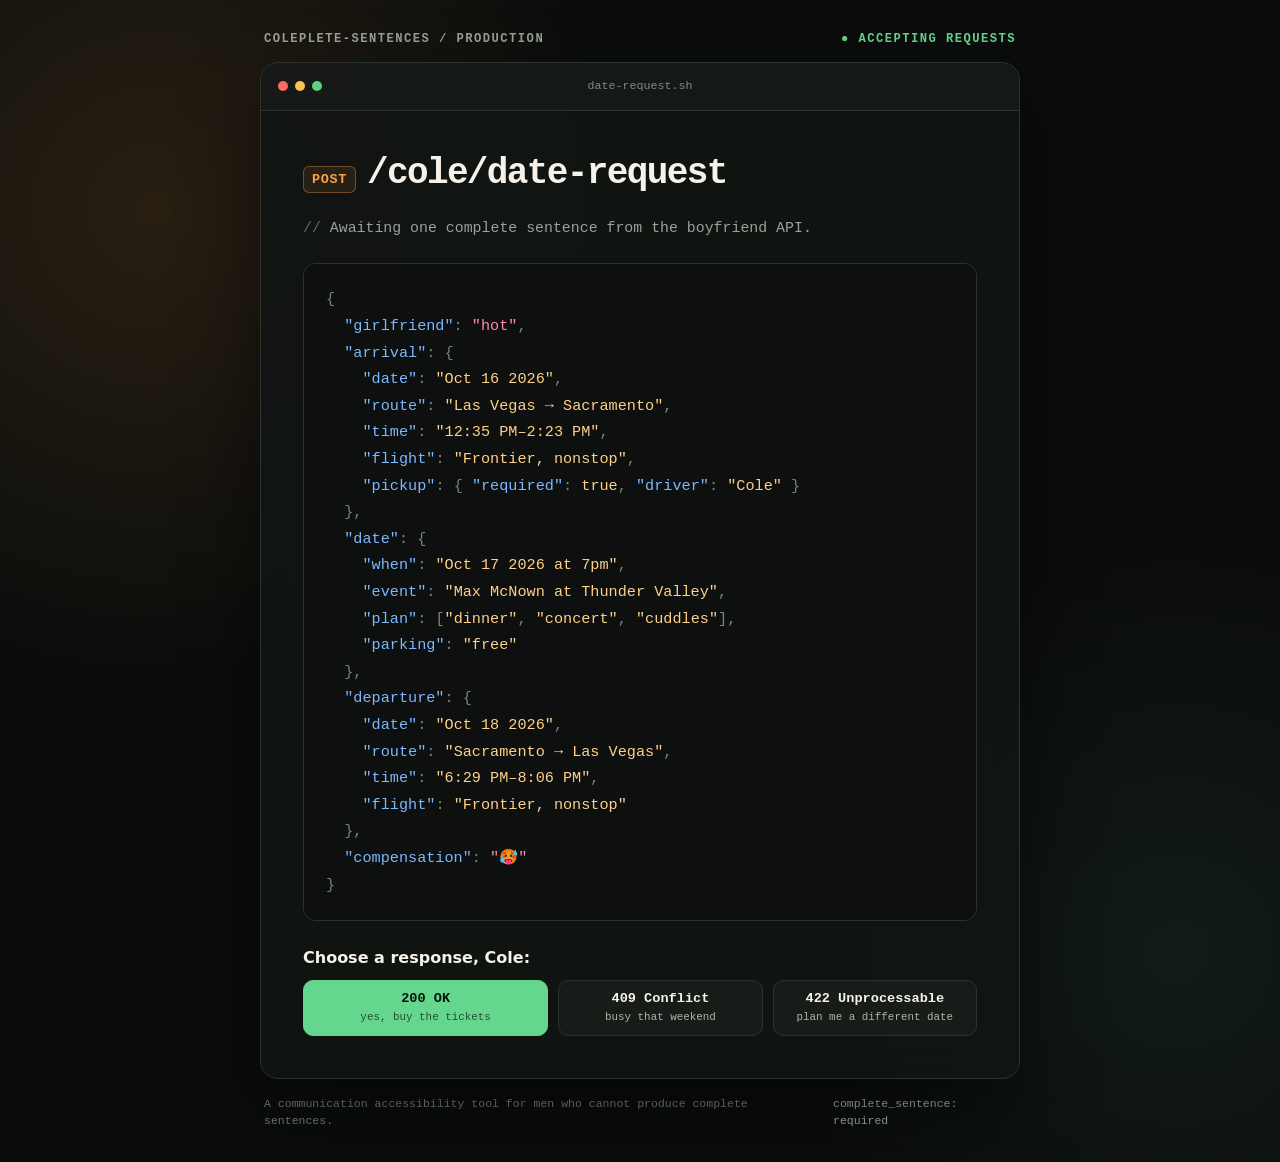
==== index.html @ 131a3c26 "add date request :3" ====
<!doctype html>
<html lang="en">
<head>
  <meta charset="utf-8">
  <meta name="viewport" content="width=device-width, initial-scale=1">
  <meta name="theme-color" content="#0b0d0c">
  <meta name="description" content="A date request endpoint for Cole.">
  <title>POST /cole/date-request</title>
  <link rel="icon" type="image/svg+xml" href="data:image/svg+xml,%3Csvg xmlns='http://www.w3.org/2000/svg' viewBox='0 0 64 64'%3E%3Crect width='64' height='64' rx='14' fill='%230b0d0c'/%3E%3Cpath d='M32 50S12 39 12 23c0-9 11-13 20-3 9-10 20-6 20 3 0 16-20 27-20 27Z' fill='%23ff9f43'/%3E%3Cpath d='m24 26-5 6 5 6M40 26l5 6-5 6' fill='none' stroke='%230b0d0c' stroke-width='4' stroke-linecap='round' stroke-linejoin='round'/%3E%3C/svg%3E">
  <link rel="stylesheet" href="styles.css">
  <script src="script.js" defer></script>
</head>
<body>
  <main>
    <div class="eyebrow"><span>coleplete-sentences / production</span><span>● accepting requests</span></div>
    <section class="terminal" aria-labelledby="request-title">
      <div class="window-bar" aria-hidden="true">
        <div class="dots">
          <button class="dot dot-close" type="button" aria-label="Close window"></button>
          <button class="dot dot-minimize" type="button" aria-label="Minimize window"></button>
          <button class="dot dot-maximize" type="button" aria-label="Enter emergency approve mode"></button>
        </div>
        <div class="window-title">date-request.sh</div>
      </div>
      <div class="request">
        <div class="route"><span class="method">POST</span><h1 id="request-title">/cole/date-request</h1></div>
        <p class="comment">Awaiting one complete sentence from the boyfriend API.</p>
        <pre aria-label="Date request JSON"><span class="punctuation">{</span>
  <span class="key">"girlfriend"</span><span class="punctuation">:</span> <span class="hot">"hot"</span><span class="punctuation">,</span>
  <span class="key">"arrival"</span><span class="punctuation">:</span> <span class="punctuation">{</span>
    <span class="key">"date"</span><span class="punctuation">:</span> <span class="string">"Oct 16 2026"</span><span class="punctuation">,</span>
    <span class="key">"route"</span><span class="punctuation">:</span> <span class="string">"Las Vegas → Sacramento"</span><span class="punctuation">,</span>
    <span class="key">"time"</span><span class="punctuation">:</span> <span class="string">"12:35 PM–2:23 PM"</span><span class="punctuation">,</span>
    <span class="key">"flight"</span><span class="punctuation">:</span> <span class="string">"Frontier, nonstop"</span><span class="punctuation">,</span>
    <span class="key">"pickup"</span><span class="punctuation">:</span> <span class="punctuation">{</span> <span class="key">"required"</span><span class="punctuation">:</span> <span class="string">true</span><span class="punctuation">,</span> <span class="key">"driver"</span><span class="punctuation">:</span> <span class="string">"Cole"</span> <span class="punctuation">}</span>
  <span class="punctuation">},</span>
  <span class="key">"date"</span><span class="punctuation">:</span> <span class="punctuation">{</span>
    <span class="key">"when"</span><span class="punctuation">:</span> <span class="string">"Oct 17 2026 at 7pm"</span><span class="punctuation">,</span>
    <span class="key">"event"</span><span class="punctuation">:</span> <span class="string">"Max McNown at Thunder Valley"</span><span class="punctuation">,</span>
    <span class="key">"plan"</span><span class="punctuation">:</span> <span class="punctuation">[</span><span class="string">"dinner"</span><span class="punctuation">,</span> <span class="string">"concert"</span><span class="punctuation">,</span> <span class="string">"cuddles"</span><span class="punctuation">],</span>
    <span class="key">"parking"</span><span class="punctuation">:</span> <span class="string">"free"</span>
  <span class="punctuation">},</span>
  <span class="key">"departure"</span><span class="punctuation">:</span> <span class="punctuation">{</span>
    <span class="key">"date"</span><span class="punctuation">:</span> <span class="string">"Oct 18 2026"</span><span class="punctuation">,</span>
    <span class="key">"route"</span><span class="punctuation">:</span> <span class="string">"Sacramento → Las Vegas"</span><span class="punctuation">,</span>
    <span class="key">"time"</span><span class="punctuation">:</span> <span class="string">"6:29 PM–8:06 PM"</span><span class="punctuation">,</span>
    <span class="key">"flight"</span><span class="punctuation">:</span> <span class="string">"Frontier, nonstop"</span>
  <span class="punctuation">},</span>
  <span class="key">"compensation"</span><span class="punctuation">:</span> <span class="hot compensation-value" data-classified="&quot;classified&quot;">"🥵"</span>
<span class="punctuation">}</span></pre>
        <p class="prompt">Choose a response, Cole:</p>
        <div class="actions" role="group" aria-label="Respond to date request">
          <a class="response-button" data-code="200" href="#">200 OK <small>yes, buy the tickets</small></a>
          <a class="response-button" data-code="409" href="#">409 Conflict <small>busy that weekend</small></a>
          <a class="response-button" data-code="422" href="#">422 Unprocessable <small>plan me a different date</small></a>
        </div>
        <div class="response" aria-live="polite"><div class="response-inner"><div class="response-line"></div></div></div>
      </div>
    </section>
    <footer>
      <span>A communication accessibility tool for men who cannot produce complete sentences.</span>
      <span class="complete">complete_sentence: required</span>
    </footer>
  </main>
  <section class="emergency-overlay" aria-hidden="true" aria-label="Emergency approve mode">
    <p>CRITICAL DECISION REQUIRED</p>
    <button class="emergency-approve" type="button">APPROVE<br>THE REQUEST</button>
    <button class="emergency-exit" type="button">esc — return to normal mode</button>
  </section>
  <div class="confetti-layer" aria-hidden="true"></div>
</body>
</html>
---- styles.css ----
:root {
  color-scheme: dark;
  --bg: #0b0d0c;
  --panel: #111513;
  --panel-2: #171c19;
  --line: #2b332e;
  --text: #f6f2e8;
  --muted: #98a39b;
  --orange: #ff9f43;
  --green: #65d68e;
  --red: #ff7272;
  --blue: #7db8ff;
  --shadow: 0 32px 80px rgba(0, 0, 0, 0.48);
}

* { box-sizing: border-box; }
html { min-height: 100%; }

body {
  min-height: 100vh;
  margin: 0;
  display: grid;
  place-items: center;
  padding: 32px 18px;
  overflow-x: hidden;
  color: var(--text);
  background:
    radial-gradient(circle at 12% 18%, rgba(255, 159, 67, 0.12), transparent 29rem),
    radial-gradient(circle at 92% 82%, rgba(101, 214, 142, 0.07), transparent 25rem),
    var(--bg);
  font-family: Inter, ui-sans-serif, system-ui, -apple-system, BlinkMacSystemFont, "Segoe UI", sans-serif;
}

body::before {
  content: "";
  position: fixed;
  inset: 0;
  pointer-events: none;
  opacity: 0.22;
  background-image: linear-gradient(rgba(255,255,255,.025) 1px, transparent 1px), linear-gradient(90deg, rgba(255,255,255,.025) 1px, transparent 1px);
  background-size: 40px 40px;
  mask-image: linear-gradient(to bottom, black, transparent 85%);
}

main { position: relative; width: min(760px, 100%); }
.eyebrow { display: flex; align-items: center; justify-content: space-between; gap: 16px; margin: 0 4px 14px; color: var(--muted); font: 600 .76rem/1.3 ui-monospace, SFMono-Regular, Menlo, Consolas, monospace; letter-spacing: .12em; text-transform: uppercase; }
.eyebrow span:last-child { color: var(--green); }
.terminal { overflow: hidden; border: 1px solid var(--line); border-radius: 18px; background: rgba(17,21,19,.92); box-shadow: var(--shadow); backdrop-filter: blur(18px); }
.window-bar { display: flex; align-items: center; min-height: 48px; padding: 0 17px; border-bottom: 1px solid var(--line); background: rgba(255,255,255,.018); }
.dots { display: flex; gap: 7px; }
.dot {
  display: block;
  width: 10px;
  height: 10px;
  min-height: 0;
  padding: 0;
  border: 0;
  border-radius: 50%;
  background: #39423d;
  cursor: pointer;
  transition: transform .16s ease, filter .16s ease, box-shadow .16s ease;
}
.dot:first-child { background: #ff6b5f; }
.dot:nth-child(2) { background: #ffc14f; }
.dot:nth-child(3) { background: #5ed17e; }
.dot:hover { transform: scale(1.35); filter: brightness(1.16); }
.dot:first-child:hover { box-shadow: 0 0 12px rgba(255,107,95,.75); }
.dot:nth-child(2):hover { box-shadow: 0 0 12px rgba(255,193,79,.75); }
.dot:nth-child(3):hover { box-shadow: 0 0 12px rgba(94,209,126,.75); }
.dot:active { transform: scale(1.08); }
.dot:focus-visible { outline: 2px solid var(--blue); outline-offset: 3px; }
.terminal.minimized .request { display: none; }
.terminal.minimized .window-title { color: var(--orange); }
.terminal.minimized .window-title::after { content: " — Cole.exe is still thinking…"; }
.compensation-value { position: relative; }
.compensation-value:hover { color: transparent; }
.compensation-value:hover::after { content: attr(data-classified); position: absolute; left: 0; color: #ff8cab; white-space: nowrap; }

.ghost-window {
  position: fixed;
  z-index: var(--ghost-layer);
  inset: 0;
  width: min(760px, calc(100% - 24px));
  height: fit-content;
  margin: auto;
  max-height: calc(100vh - 24px);
  overflow: auto;
  opacity: 1;
  transform: translate(var(--ghost-x), var(--ghost-y));
  animation: ghost-in .18s ease-out both;
}

@keyframes ghost-in {
  from { opacity: 0; }
}

.emergency-overlay {
  position: fixed;
  z-index: 9999;
  inset: 0;
  display: none;
  place-content: center;
  justify-items: center;
  gap: 24px;
  padding: 24px;
  color: #07150c;
  background: var(--green);
  text-align: center;
}

.emergency-overlay.show { display: grid; }
.emergency-overlay p { margin: 0; font: 800 .9rem/1 ui-monospace, SFMono-Regular, Menlo, Consolas, monospace; letter-spacing: .18em; }
.emergency-approve { border: 0; padding: 0; color: #07150c; background: transparent; cursor: pointer; font: 950 clamp(3.5rem, 12vw, 9rem)/.86 ui-monospace, SFMono-Regular, Menlo, Consolas, monospace; letter-spacing: -.08em; }
.emergency-approve:hover { transform: scale(1.025); }
.emergency-exit { border: 1px solid rgba(7,21,12,.35); border-radius: 999px; padding: 10px 16px; color: #07150c; background: transparent; cursor: pointer; font: 700 .78rem ui-monospace, SFMono-Regular, Menlo, Consolas, monospace; }
.emergency-approve:focus-visible,
.emergency-exit:focus-visible { outline: 3px solid #07150c; outline-offset: 5px; }

.confetti-layer { position: fixed; z-index: 10000; inset: 0; overflow: hidden; pointer-events: none; }
.confetti-piece { position: absolute; top: -40px; color: var(--green); font: 900 1rem ui-monospace, SFMono-Regular, Menlo, Consolas, monospace; animation: confetti-fall 1.8s cubic-bezier(.2,.7,.3,1) forwards; }
.confetti-piece.heart { color: #ff7fa3; font-size: 1.25rem; }

@keyframes confetti-fall {
  0% { opacity: 0; transform: translateY(-30px) rotate(0); }
  10% { opacity: 1; }
  100% { opacity: 0; transform: translateY(105vh) rotate(420deg); }
}
.window-title { flex: 1; padding-right: 44px; text-align: center; color: #7f8b83; font: 500 .73rem ui-monospace, SFMono-Regular, Menlo, Consolas, monospace; }
.request { padding: clamp(22px, 5vw, 42px); }
.route { display: flex; align-items: baseline; flex-wrap: wrap; gap: 11px; margin-bottom: 22px; font-family: ui-monospace, SFMono-Regular, Menlo, Consolas, monospace; }
.method { padding: 5px 8px; border: 1px solid rgba(255,159,67,.35); border-radius: 6px; color: var(--orange); background: rgba(255,159,67,.09); font-size: .84rem; font-weight: 800; letter-spacing: .05em; }
h1 { margin: 0; font: 650 clamp(1.35rem, 5vw, 2.25rem)/1.15 ui-monospace, SFMono-Regular, Menlo, Consolas, monospace; letter-spacing: -.045em; }
.comment { margin: 0 0 22px; color: var(--muted); font: 400 .93rem/1.7 ui-monospace, SFMono-Regular, Menlo, Consolas, monospace; }
.comment::before { content: "// "; color: #5f6b63; }
pre { margin: 0; padding: 22px; overflow-x: auto; border: 1px solid var(--line); border-radius: 12px; background: #0d100e; color: #dce3dd; font: 500 clamp(.78rem, 2.6vw, .95rem)/1.75 ui-monospace, SFMono-Regular, Menlo, Consolas, monospace; tab-size: 2; }
.key { color: var(--blue); }
.string { color: #ffd089; }
.hot { color: #ff8cab; }
.punctuation { color: #79847d; }
.prompt { margin: 27px 0 13px; font-size: 1rem; font-weight: 650; }
.actions { display: grid; grid-template-columns: 1.2fr 1fr 1fr; gap: 10px; }
.response-button { display: block; min-height: 51px; border: 1px solid var(--line); border-radius: 10px; padding: 10px 13px; color: var(--text); background: var(--panel-2); cursor: pointer; text-align: center; text-decoration: none; font: 700 .85rem/1.25 ui-monospace, SFMono-Regular, Menlo, Consolas, monospace; transition: transform .16s ease, border-color .16s ease, background .16s ease; }
.response-button:hover { transform: translateY(-2px); border-color: #536058; }
.response-button:focus-visible { outline: 3px solid rgba(125,184,255,.45); outline-offset: 3px; }
.response-button:active { transform: translateY(0); }
.response-button[data-code="200"] { color: #07150c; border-color: var(--green); background: var(--green); }
.response-button[data-code="200"]:hover { background: #7ee8a4; }
.response-button small { display: block; margin-top: 3px; font-size: .68rem; font-weight: 500; opacity: .7; }
.response { display: grid; grid-template-rows: 0fr; opacity: 0; margin-top: 0; transition: grid-template-rows .35s ease, opacity .25s ease, margin .35s ease; }
.response.show { grid-template-rows: 1fr; opacity: 1; margin-top: 18px; }
.response-inner { min-height: 0; overflow: hidden; }
.response-line { padding: 15px 17px; border-left: 3px solid var(--green); background: rgba(101,214,142,.08); font: 600 .84rem/1.55 ui-monospace, SFMono-Regular, Menlo, Consolas, monospace; }
.response-line.error { border-color: var(--red); background: rgba(255,114,114,.08); }
.response-line.change { border-color: var(--orange); background: rgba(255,159,67,.08); }
footer { display: flex; justify-content: space-between; gap: 20px; margin: 16px 4px 0; color: #778179; font: 500 .72rem/1.5 ui-monospace, SFMono-Regular, Menlo, Consolas, monospace; }
.complete { color: #a9b4ac; }

@media (max-width: 610px) {
  body { place-items: start center; padding: 18px 12px 24px; }
  .eyebrow { margin-top: 4px; }
  .actions { grid-template-columns: 1fr; }
  .response-button { text-align: left; padding-left: 16px; }
  footer { flex-direction: column; gap: 5px; }
  .request { padding: 22px 17px 25px; }
  pre { padding: 17px 14px; }
}

@media (prefers-reduced-motion: reduce) {
  *, *::before, *::after { scroll-behavior: auto !important; transition-duration: .01ms !important; }
}
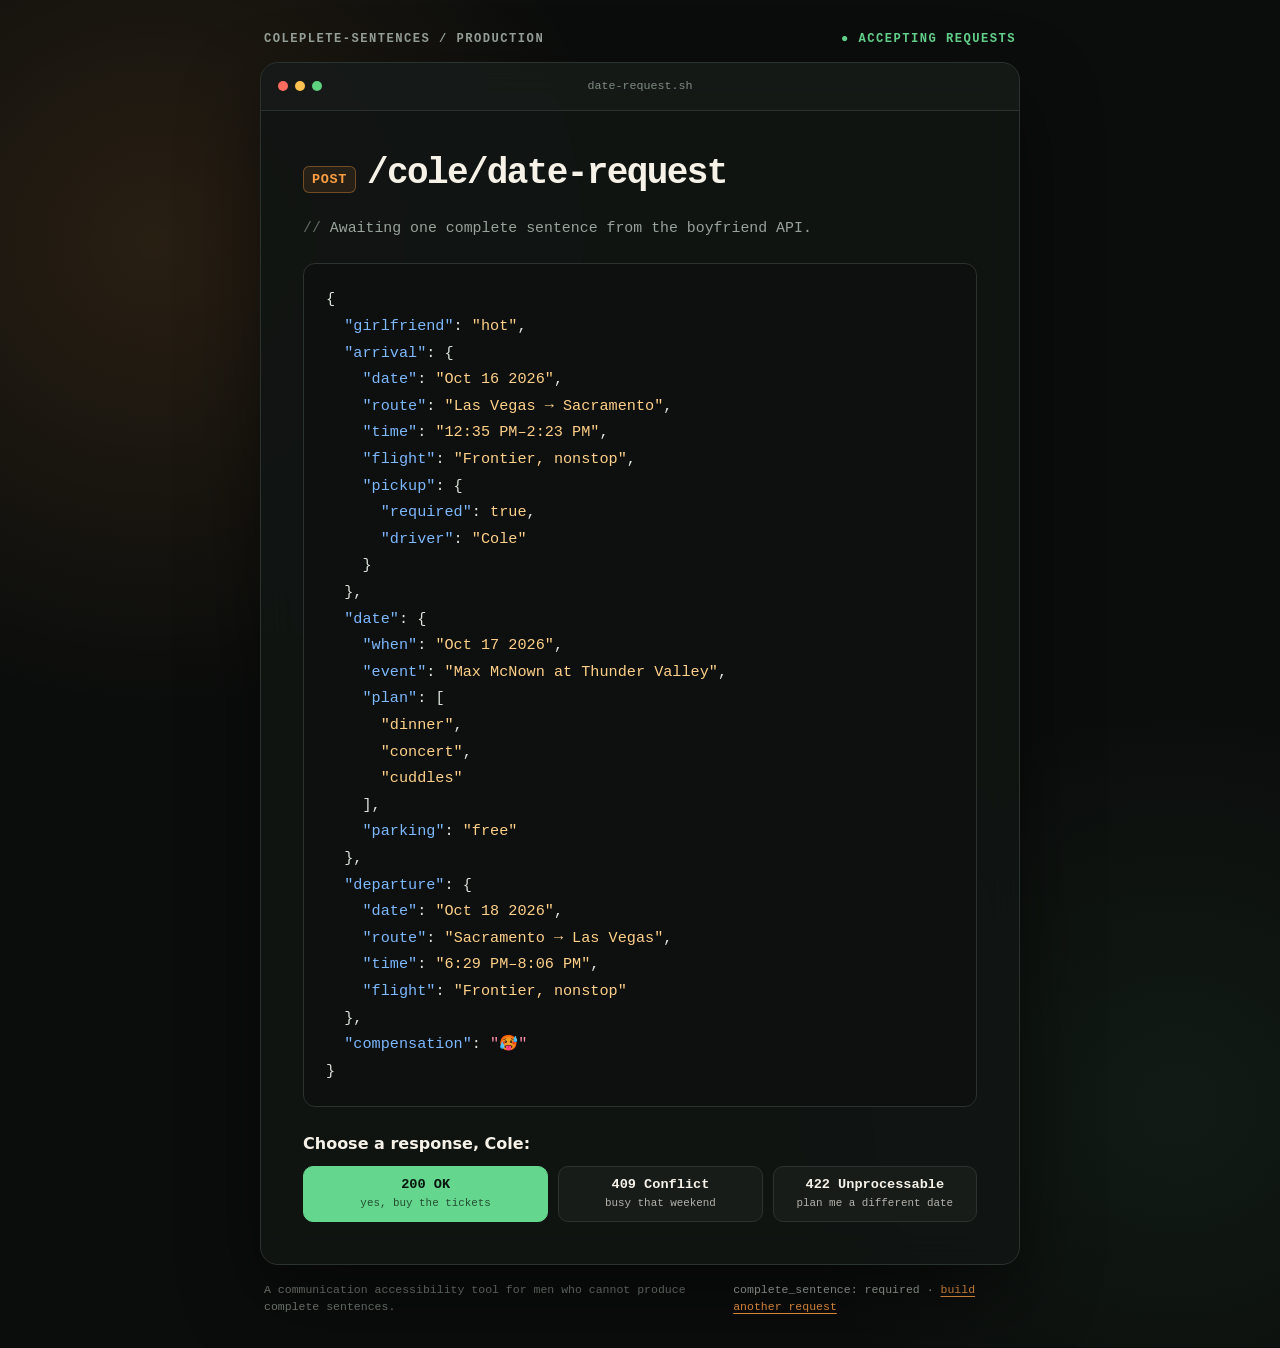
==== commit ee32ae56: "add generate feature" ====
--- a/index.html
+++ b/index.html
@@ -8,6 +8,7 @@
   <title>POST /cole/date-request</title>
   <link rel="icon" type="image/svg+xml" href="data:image/svg+xml,%3Csvg xmlns='http://www.w3.org/2000/svg' viewBox='0 0 64 64'%3E%3Crect width='64' height='64' rx='14' fill='%230b0d0c'/%3E%3Cpath d='M32 50S12 39 12 23c0-9 11-13 20-3 9-10 20-6 20 3 0 16-20 27-20 27Z' fill='%23ff9f43'/%3E%3Cpath d='m24 26-5 6 5 6M40 26l5 6-5 6' fill='none' stroke='%230b0d0c' stroke-width='4' stroke-linecap='round' stroke-linejoin='round'/%3E%3C/svg%3E">
   <link rel="stylesheet" href="styles.css">
+  <script src="config.js" defer></script>
   <script src="script.js" defer></script>
 </head>
 <body>
@@ -23,9 +24,9 @@
         <div class="window-title">date-request.sh</div>
       </div>
       <div class="request">
-        <div class="route"><span class="method">POST</span><h1 id="request-title">/cole/date-request</h1></div>
+        <div class="route"><span class="method">POST</span><h1 id="request-title">/<span data-recipient-slug>cole</span>/date-request</h1></div>
         <p class="comment">Awaiting one complete sentence from the boyfriend API.</p>
-        <pre aria-label="Date request JSON"><span class="punctuation">{</span>
+        <pre id="requestPayload" aria-label="Date request JSON"><span class="punctuation">{</span>
   <span class="key">"girlfriend"</span><span class="punctuation">:</span> <span class="hot">"hot"</span><span class="punctuation">,</span>
   <span class="key">"arrival"</span><span class="punctuation">:</span> <span class="punctuation">{</span>
     <span class="key">"date"</span><span class="punctuation">:</span> <span class="string">"Oct 16 2026"</span><span class="punctuation">,</span>
@@ -48,7 +49,7 @@
   <span class="punctuation">},</span>
   <span class="key">"compensation"</span><span class="punctuation">:</span> <span class="hot compensation-value" data-classified="&quot;classified&quot;">"🥵"</span>
 <span class="punctuation">}</span></pre>
-        <p class="prompt">Choose a response, Cole:</p>
+        <p class="prompt">Choose a response, <span data-recipient>Cole</span>:</p>
         <div class="actions" role="group" aria-label="Respond to date request">
           <a class="response-button" data-code="200" href="#">200 OK <small>yes, buy the tickets</small></a>
           <a class="response-button" data-code="409" href="#">409 Conflict <small>busy that weekend</small></a>
@@ -59,7 +60,7 @@
     </section>
     <footer>
       <span>A communication accessibility tool for men who cannot produce complete sentences.</span>
-      <span class="complete">complete_sentence: required</span>
+      <span class="complete">complete_sentence: required · <a href="builder.html">build another request</a></span>
     </footer>
   </main>
   <section class="emergency-overlay" aria-hidden="true" aria-label="Emergency approve mode">
--- a/styles.css
+++ b/styles.css
@@ -154,6 +154,40 @@
 .response-line.change { border-color: var(--orange); background: rgba(255,159,67,.08); }
 footer { display: flex; justify-content: space-between; gap: 20px; margin: 16px 4px 0; color: #778179; font: 500 .72rem/1.5 ui-monospace, SFMono-Regular, Menlo, Consolas, monospace; }
 .complete { color: #a9b4ac; }
+.complete a { color: var(--orange); text-underline-offset: 3px; }
+
+.builder-page { display: block; padding: 42px 22px 70px; }
+.builder-shell { width: min(1180px, 100%); margin: 0 auto; }
+.builder-header { display: flex; align-items: end; justify-content: space-between; gap: 24px; margin-bottom: 28px; }
+.builder-header h1 { margin-top: 8px; font-family: Inter, ui-sans-serif, system-ui, sans-serif; font-size: clamp(2rem, 5vw, 3.8rem); }
+.builder-kicker { margin: 0; color: var(--orange); font: 700 .76rem ui-monospace, SFMono-Regular, Menlo, Consolas, monospace; letter-spacing: .12em; text-transform: uppercase; }
+.back-link { color: var(--muted); text-decoration: none; font: 650 .82rem ui-monospace, SFMono-Regular, Menlo, Consolas, monospace; }
+.back-link:hover { color: var(--text); }
+.builder-grid { display: grid; grid-template-columns: minmax(0, 1.15fr) minmax(340px, .85fr); gap: 20px; align-items: start; }
+.builder-form, .builder-preview { border: 1px solid var(--line); border-radius: 16px; background: rgba(17,21,19,.92); box-shadow: var(--shadow); }
+.builder-form { padding: clamp(18px, 4vw, 32px); }
+.builder-form fieldset { display: grid; grid-template-columns: 1fr 1fr; gap: 14px; margin: 0; padding: 24px 0; border: 0; border-bottom: 1px solid var(--line); }
+.builder-form fieldset:first-child { padding-top: 0; }
+.builder-form legend { width: 100%; margin-bottom: 15px; color: var(--orange); font: 750 .78rem ui-monospace, SFMono-Regular, Menlo, Consolas, monospace; letter-spacing: .08em; }
+.builder-form label { display: grid; gap: 7px; color: var(--muted); font: 650 .78rem ui-monospace, SFMono-Regular, Menlo, Consolas, monospace; }
+.builder-form label span { font-weight: 400; color: #69736c; }
+.builder-form label.wide { grid-column: 1 / -1; }
+.builder-form input, .share-result input { width: 100%; min-width: 0; border: 1px solid var(--line); border-radius: 8px; padding: 11px 12px; color: var(--text); background: #0d100e; font: 500 .9rem/1.3 ui-monospace, SFMono-Regular, Menlo, Consolas, monospace; }
+.builder-form input:focus, .share-result input:focus { outline: 2px solid rgba(125,184,255,.55); border-color: var(--blue); }
+.builder-actions { display: flex; flex-wrap: wrap; gap: 10px; padding-top: 24px; }
+.generate-button, .reset-button, .share-result button { min-height: 45px; border-radius: 8px; padding: 10px 15px; cursor: pointer; font: 750 .8rem ui-monospace, SFMono-Regular, Menlo, Consolas, monospace; }
+.generate-button { border: 1px solid var(--green); color: #07150c; background: var(--green); }
+.reset-button, .share-result button { border: 1px solid var(--line); color: var(--text); background: var(--panel-2); }
+.share-result { margin-top: 18px; padding: 16px; border: 1px solid rgba(101,214,142,.28); border-radius: 10px; background: rgba(101,214,142,.07); }
+.share-result p { margin: 0 0 10px; color: var(--green); font: 700 .8rem ui-monospace, SFMono-Regular, Menlo, Consolas, monospace; }
+.share-result div { display: grid; grid-template-columns: 1fr auto; gap: 8px; }
+.share-result a { display: inline-block; margin-top: 11px; color: var(--text); font: 650 .82rem ui-monospace, SFMono-Regular, Menlo, Consolas, monospace; text-underline-offset: 3px; }
+.builder-preview { position: sticky; top: 22px; overflow: hidden; }
+.preview-bar { display: flex; justify-content: space-between; padding: 14px 17px; border-bottom: 1px solid var(--line); color: var(--muted); font: 700 .7rem ui-monospace, SFMono-Regular, Menlo, Consolas, monospace; letter-spacing: .1em; }
+.preview-bar span:last-child { color: var(--green); }
+.builder-preview pre { max-height: 68vh; border: 0; border-radius: 0; }
+.builder-preview > p { margin: 0; padding: 14px 17px; border-top: 1px solid var(--line); color: var(--muted); font-size: .8rem; line-height: 1.5; }
+.builder-preview code { color: var(--orange); }
 
 @media (max-width: 610px) {
   body { place-items: start center; padding: 18px 12px 24px; }
@@ -163,6 +197,16 @@
   footer { flex-direction: column; gap: 5px; }
   .request { padding: 22px 17px 25px; }
   pre { padding: 17px 14px; }
+  .builder-page { padding: 24px 12px 44px; }
+  .builder-header { align-items: start; flex-direction: column; }
+  .builder-form fieldset { grid-template-columns: 1fr; }
+  .builder-form label.wide { grid-column: auto; }
+  .share-result div { grid-template-columns: 1fr; }
+}
+
+@media (max-width: 900px) {
+  .builder-grid { grid-template-columns: 1fr; }
+  .builder-preview { position: static; }
 }
 
 @media (prefers-reduced-motion: reduce) {
